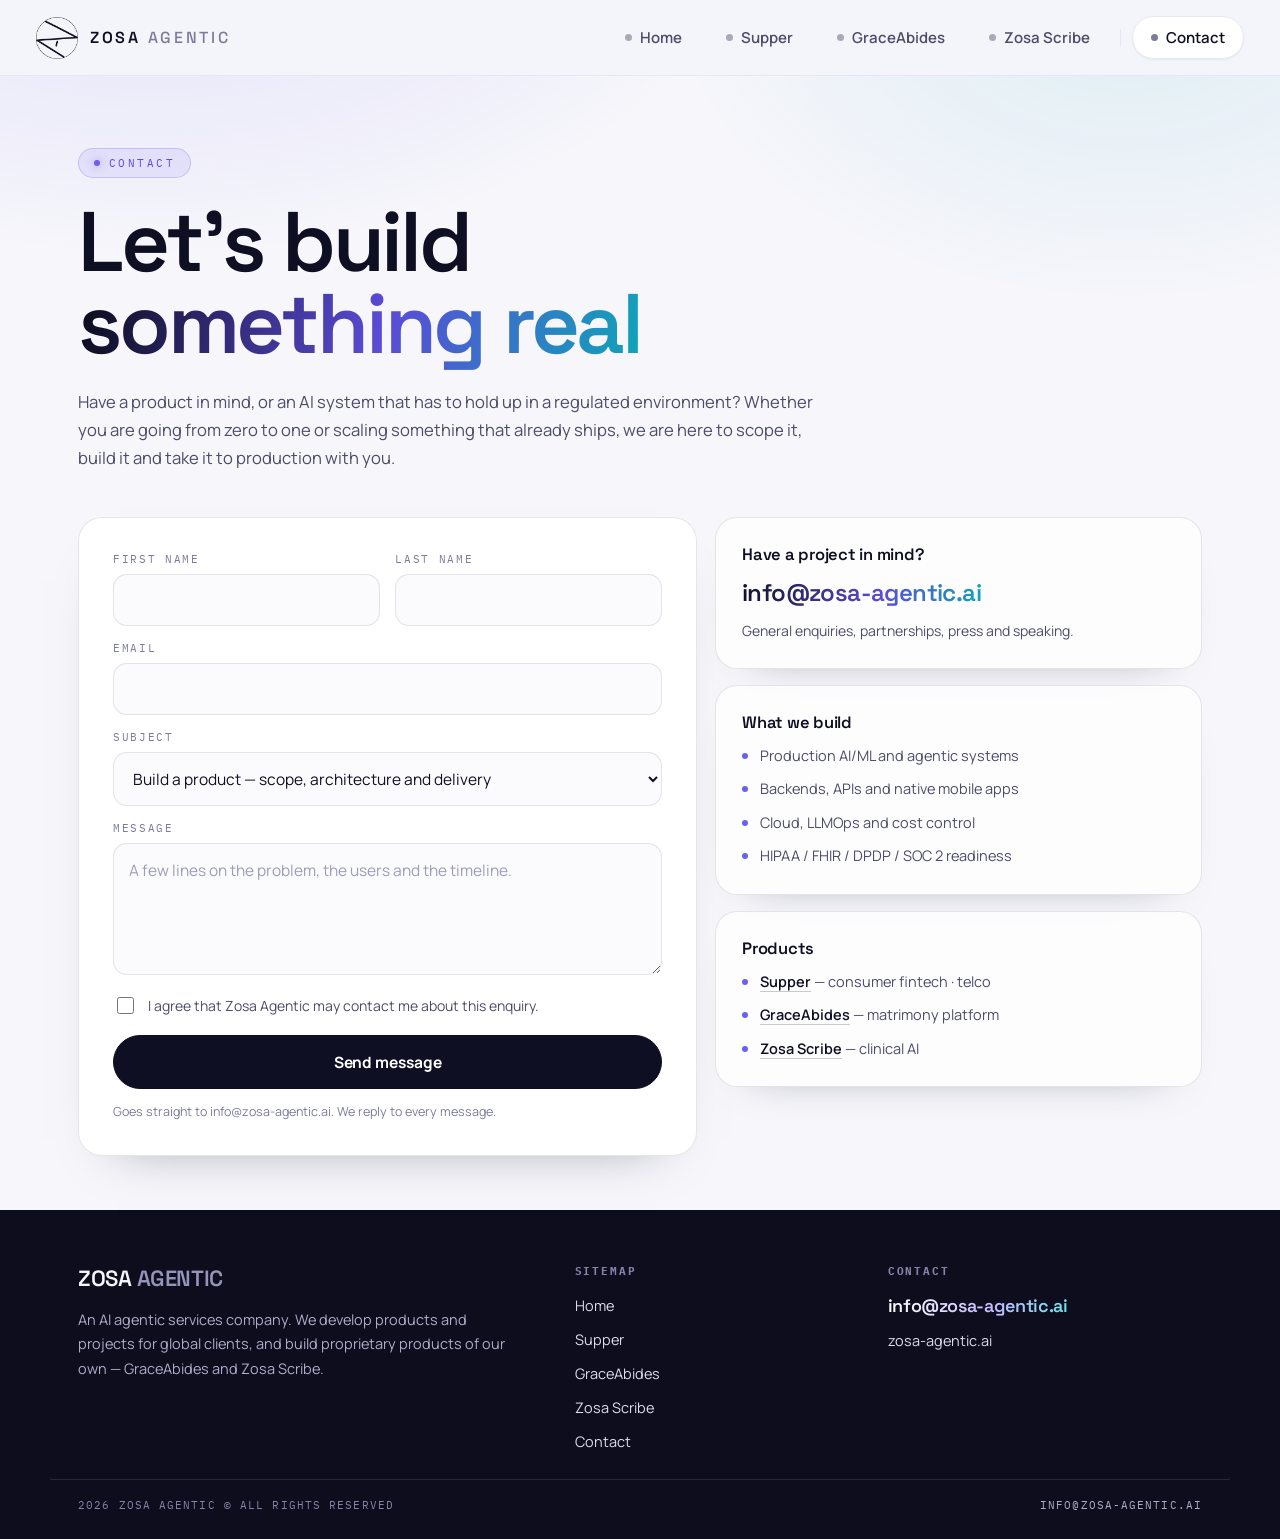
==== contact/index.html @ c3ecfb23 "Restructure to real URLs, add the intro curtain, reposition the copy Split the single-page site into" ====
<!DOCTYPE html>
<html lang="en">
<head>
<meta charset="utf-8" />
<meta name="viewport" content="width=device-width, initial-scale=1" />
<title>Contact | Zosa Agentic</title>
<meta name="description" content="Talk to Zosa Agentic about building AI agentic products and projects for clients worldwide. Email info@zosa-agentic.ai." />
<link rel="canonical" href="https://zosa-agentic.ai/contact/" />
<meta name="theme-color" content="#f6f6fb" />

<link rel="icon" href="../favicon.ico" sizes="any" />
<link rel="icon" type="image/png" sizes="32x32" href="../favicon-32.png" />
<link rel="icon" type="image/png" sizes="16x16" href="../favicon-16.png" />
<link rel="apple-touch-icon" sizes="180x180" href="../apple-touch-icon.png" />
<link rel="manifest" href="../site.webmanifest" />

<meta property="og:type" content="website" />
<meta property="og:site_name" content="Zosa Agentic" />
<meta property="og:url" content="https://zosa-agentic.ai/contact/" />
<meta property="og:title" content="Contact | Zosa Agentic" />
<meta property="og:description" content="Talk to Zosa Agentic about building AI agentic products and projects for clients worldwide. Email info@zosa-agentic.ai." />
<meta property="og:image" content="https://zosa-agentic.ai/og-image.png" />
<meta property="og:image:width" content="1200" />
<meta property="og:image:height" content="630" />
<meta property="og:image:alt" content="Zosa Agentic — AI agentic services for global clients" />
<meta property="og:locale" content="en_US" />
<meta name="twitter:card" content="summary_large_image" />
<meta name="twitter:title" content="Contact | Zosa Agentic" />
<meta name="twitter:description" content="Talk to Zosa Agentic about building AI agentic products and projects for clients worldwide. Email info@zosa-agentic.ai." />
<meta name="twitter:image" content="https://zosa-agentic.ai/og-image.png" />

<script type="application/ld+json">
{
  "@context": "https://schema.org",
  "@graph": [
    {
      "@type": "Organization",
      "@id": "https://zosa-agentic.ai/#organization",
      "name": "Zosa Agentic",
      "url": "https://zosa-agentic.ai/",
      "logo": {"@type": "ImageObject", "url": "https://zosa-agentic.ai/favicon-512.png", "width": 512, "height": 512},
      "image": "https://zosa-agentic.ai/og-image.png",
      "email": "info@zosa-agentic.ai",
      "description": "An AI agentic services company. We develop products and projects for global clients, and build proprietary products of our own.",
      "contactPoint": {"@type": "ContactPoint", "contactType": "sales", "email": "info@zosa-agentic.ai", "availableLanguage": ["English"]}
    },
    {
      "@type": "ContactPage",
      "url": "https://zosa-agentic.ai/contact/",
      "name": "Contact Zosa Agentic",
      "about": {"@id": "https://zosa-agentic.ai/#organization"}
    }
  ]
}
</script>

<link rel="preconnect" href="https://fonts.googleapis.com">
<link rel="preconnect" href="https://fonts.gstatic.com" crossorigin>
<link href="https://fonts.googleapis.com/css2?family=Space+Grotesk:wght@400;500;600;700&family=Manrope:wght@400;500;600;700;800&family=IBM+Plex+Mono:wght@400;500&display=swap" rel="stylesheet">
<link rel="stylesheet" href="../styles.css?v=20260916p">
</head>
<body class="doc">

<div class="scroll-progress" aria-hidden="true"></div>

<!-- =================== TOP BAR =================== -->
<header class="topbar">
  <a class="brand" href="/">
    <span class="mark">
      <img src="../Zosa-Agentic-Logo-transparent.png" alt="Zosa Agentic logo">
    </span>
    <span class="wm">ZOSA <span>AGENTIC</span></span>
  </a>

  <button class="navtoggle" id="navToggle" type="button"
          aria-label="Open menu" aria-expanded="false" aria-controls="menu">
    <span class="bars" aria-hidden="true"><i></i><i></i><i></i></span>
  </button>

  <nav class="menu" id="menu" aria-label="Main">
    <a href="/" data-nav="home" style="--pill:#7b7b9c"><span class="dot"></span>Home</a>
    <a href="/supper/" data-nav="supper" style="--pill:#d97a12"><span class="dot"></span>Supper</a>
    <a href="/graceabides/" data-nav="graceabides" style="--pill:#6d5ef0"><span class="dot"></span>GraceAbides</a>
    <a href="/scribe/" data-nav="scribe" style="--pill:#0d9488"><span class="dot"></span>Zosa Scribe</a>
    <span class="sep" aria-hidden="true"></span>
    <a href="/contact/" data-nav="contact" style="--pill:#7b7b9c" aria-current="page"><span class="dot"></span>Contact</a>
  </nav>
</header>

<main>

<section class="page doc" id="page-contact">

  <div class="doc-inner">
    <div class="d-hero">
      <p class="d-eyebrow reveal">Contact</p>
      <h1 class="d-h1 reveal rv-blur" style="--rd:60ms">
        Let&rsquo;s build<br><span class="grad">something real</span>
      </h1>
      <p class="d-lead reveal" style="--rd:140ms">
        Have a product in mind, or an AI system that has to hold up in a regulated
        environment? Whether you are going from zero to one or scaling something that
        already ships, we are here to scope it, build it and take it to production
        with you.
      </p>
    </div>

    <div class="d-two">
      <!-- ==========================================================
           Submits through FormSubmit.co, the same relay the Amplera site
           uses: no account, no API key — the destination is just the address
           in CONTACT_EMAIL at the top of the script block below.
           ========================================================== -->
      <form class="d-form reveal rv-left" id="contactForm">
        <!-- honeypot: bots fill it, people never see it -->
        <input type="text" name="_honey" tabindex="-1" autocomplete="off"
               style="display:none" aria-hidden="true">

        <div class="pair">
          <label class="d-field"><span>First name</span>
            <input type="text" name="first" autocomplete="given-name" required>
          </label>
          <label class="d-field"><span>Last name</span>
            <input type="text" name="last" autocomplete="family-name" required>
          </label>
        </div>

        <label class="d-field"><span>Email</span>
          <input type="email" name="email" autocomplete="email" required>
        </label>

        <label class="d-field"><span>Subject</span>
          <select name="subject">
            <option>Build a product &mdash; scope, architecture and delivery</option>
            <option>Partner with us &mdash; healthcare and life-sciences AI</option>
            <option>Clinical AI &mdash; Zosa Scribe pilots and deployments</option>
            <option>Security &amp; compliance review</option>
            <option>Careers &mdash; join the engineering team</option>
            <option>Media &amp; speaking</option>
          </select>
        </label>

        <label class="d-field"><span>Message</span>
          <textarea name="message" placeholder="A few lines on the problem, the users and the timeline." required></textarea>
        </label>

        <label class="d-check">
          <input type="checkbox" name="terms" required>
          <span>I agree that Zosa Agentic may contact me about this enquiry.</span>
        </label>

        <button class="d-btn" type="submit" id="formSend">Send message</button>
        <p class="d-status" id="formStatus" role="status" aria-live="polite" hidden></p>
        <p class="d-note" id="formNote">
          Goes straight to info@zosa-agentic.ai. We reply to every message.
        </p>
      </form>

      <div class="d-side">
        <div class="d-panel reveal rv-right" style="--rd:80ms">
          <h2>Have a project in mind?</h2>
          <a class="d-mail" href="mailto:info@zosa-agentic.ai">info@zosa-agentic.ai</a>
          <p>General enquiries, partnerships, press and speaking.</p>
        </div>

        <div class="d-panel reveal rv-right" style="--rd:150ms">
          <h2>What we build</h2>
          <ul class="d-list">
            <li>Production AI/ML and agentic systems</li>
            <li>Backends, APIs and native mobile apps</li>
            <li>Cloud, LLMOps and cost control</li>
            <li>HIPAA / FHIR / DPDP / SOC 2 readiness</li>
          </ul>
        </div>

        <div class="d-panel reveal rv-right" style="--rd:220ms">
          <h2>Products</h2>
          <ul class="d-list">
            <li><a href="/supper/">Supper</a> &mdash; consumer fintech &middot; telco</li>
            <li><a href="/graceabides/">GraceAbides</a> &mdash; matrimony platform</li>
            <li><a href="/scribe/">Zosa Scribe</a> &mdash; clinical AI</li>
          </ul>
        </div>
      </div>
    </div>
  </div>

  <footer class="sitefoot">
    <div class="sitefoot-inner">
      <div>
        <div class="fbrand">ZOSA <span>AGENTIC</span></div>
        <p class="fabout">
          An AI agentic services company. We develop products and projects for
          global clients, and build proprietary products of our own &mdash;
          GraceAbides and Zosa Scribe.
        </p>
      </div>

      <div>
        <h3>Sitemap</h3>
        <ul>
          <li><a href="/">Home</a></li>
          <li><a href="/supper/">Supper</a></li>
          <li><a href="/graceabides/">GraceAbides</a></li>
          <li><a href="/scribe/">Zosa Scribe</a></li>
          <li><a href="/contact/">Contact</a></li>
        </ul>
      </div>

      <div>
        <h3>Contact</h3>
        <ul>
          <li><a class="fmail" href="mailto:info@zosa-agentic.ai">info@zosa-agentic.ai</a></li>
          <li><a href="https://zosa-agentic.ai">zosa-agentic.ai</a></li>
        </ul>
      </div>
    </div>

    <div class="sitefoot-bottom">
      <span>2026 Zosa Agentic &copy; All rights reserved</span>
      <a href="mailto:info@zosa-agentic.ai">info@zosa-agentic.ai</a>
    </div>
  </footer>
</section>

</main>

<script src="../app.js?v=20260916p"></script>
</body>
</html>
---- styles.css ----
/* ============================================================
   ZOSA AGENTIC — CIRCULAR PRODUCT TEMPLATE
   One file. No dependencies.
   To add a product: copy a <section class="page"> block,
   give it a new id, set --accent, and edit the 6 .node cards.
   ============================================================ */

:root{
  --ink:#0f0f24;
  --ink-2:#4c4c6b;
  --muted:#7b7b9c;
  --line:#e7e7f1;
  --bg:#f6f6fb;
  --card:#ffffff;
  --brand:#6d5ef0;
  --accent:#6d5ef0;              /* overridden per product */
  --accent-soft:rgba(109,94,240,.10);
  /* one type system across the whole site */
  --display:"Space Grotesk","Segoe UI",system-ui,sans-serif;
  --sans:"Manrope","Segoe UI",system-ui,-apple-system,"Helvetica Neue",Arial,sans-serif;
  --mono:"IBM Plex Mono",ui-monospace,SFMono-Regular,Menlo,Consolas,monospace;
  --radius:14px;
}

*{box-sizing:border-box}
html,body{margin:0;padding:0}
body{
  /* fit-to-screen: one viewport tall, no page scroll */
  height:100svh; overflow:hidden;
  display:flex; flex-direction:column;
  font-family:var(--sans);
  color:var(--ink);
  background:var(--bg);
  -webkit-font-smoothing:antialiased;
}
/* fallback layout: narrow or very short windows unroll and scroll */
body.flow{height:auto; min-height:100svh; overflow:auto; display:block}

/* ---------- top bar / product menu ---------- */
.topbar{
  position:sticky; top:0; z-index:50;
  flex:0 0 auto;
  display:flex; align-items:center; justify-content:space-between;
  gap:24px; padding:16px 36px;
  background:rgba(244,245,250,.86);
  backdrop-filter:blur(12px);
  border-bottom:1px solid var(--line);
}
.brand{display:flex; align-items:center; gap:12px; text-decoration:none; color:inherit}
.brand .mark{
  width:42px;height:42px;
  display:grid;place-items:center;color:var(--ink);
}
.brand .mark img{width:100%;height:100%;display:block;object-fit:contain}
/* the mark spins into place on load, then a hover spins it again */
@keyframes markSpinIn{
  0%  {transform:rotate(-330deg) scale(.3);  opacity:0}
  55% {opacity:1}
  100%{transform:rotate(0deg)    scale(1);   opacity:1}
}
@keyframes wordmarkIn{
  from{opacity:0; transform:translateX(-12px)}
  to  {opacity:1; transform:none}
}
.brand .mark img{animation:markSpinIn 1.25s cubic-bezier(.18,.78,.2,1) both}
.brand .mark img.spun{animation:none; transition:transform 1s cubic-bezier(.3,.72,.2,1)}
.brand:hover .mark img.spun{transform:rotate(360deg)}
.brand .wm{animation:wordmarkIn .75s .4s cubic-bezier(.2,.7,.2,1) both}
@media (prefers-reduced-motion:reduce){
  .brand .mark img, .brand .wm{animation:none !important}
}
.brand .wm{font-family:var(--display);font-weight:600;letter-spacing:.17em;font-size:16px}
.brand .wm span{color:var(--muted);font-weight:500}

.menu{display:flex; align-items:center; gap:6px; flex-wrap:wrap}
.menu a{
  text-decoration:none;
  font-family:var(--sans); font-size:15px; font-weight:600;
  color:var(--ink-2); background:transparent;
  border:1px solid transparent; border-radius:999px;
  padding:10px 18px; cursor:pointer; transition:.18s ease;
  display:inline-flex; align-items:center; gap:8px;
}
.menu a .dot{width:7px;height:7px;border-radius:50%;background:currentColor;opacity:.45}
.menu a:hover{background:#fff;border-color:var(--line);color:var(--ink)}
.menu a[aria-current="page"]{
  background:#fff; border-color:var(--line); color:var(--ink);
  box-shadow:0 1px 2px rgba(18,18,43,.06);
}
.menu a[aria-current="page"] .dot{opacity:1;background:var(--pill,#6d5ef0)}
/* divider between the product tabs and the About / Contact tabs */
.menu .sep{width:1px; height:18px; background:var(--line); margin:0 5px}

/* ---------- hamburger (phones and small tablets) ----------
   Five tabs will not sit on one line under ~940px, so below that the menu
   collapses into a panel under the bar and this button opens it. */
.navtoggle{display:none}
@media (max-width:940px){
  .topbar{padding:12px 16px; flex-wrap:nowrap; gap:12px}

  .navtoggle{
    display:inline-grid; place-items:center; flex:0 0 auto;
    width:46px; height:46px; padding:0; cursor:pointer;
    background:#fff; border:1px solid var(--line); border-radius:13px;
    transition:border-color .2s ease, background .2s ease;
  }
  .navtoggle:hover{border-color:var(--brand)}
  .navtoggle .bars{position:relative; display:block; width:20px; height:14px}
  .navtoggle i{
    position:absolute; left:0; right:0; height:2px; border-radius:2px;
    background:var(--ink);
    transition:transform .3s cubic-bezier(.2,.7,.2,1), opacity .2s ease;
  }
  .navtoggle i:nth-child(1){top:0}
  .navtoggle i:nth-child(2){top:6px}
  .navtoggle i:nth-child(3){top:12px}
  /* morph into a cross while open */
  .navtoggle[aria-expanded="true"] i:nth-child(1){transform:translateY(6px) rotate(45deg)}
  .navtoggle[aria-expanded="true"] i:nth-child(2){opacity:0; transform:scaleX(.3)}
  .navtoggle[aria-expanded="true"] i:nth-child(3){transform:translateY(-6px) rotate(-45deg)}

  /* the tab row becomes a drop panel hanging off the bar */
  .menu{
    position:absolute; top:100%; left:0; right:0; z-index:49;
    flex-direction:column; align-items:stretch; gap:4px; flex-wrap:nowrap;
    padding:10px 12px 14px;
    background:rgba(246,246,251,.97);
    backdrop-filter:blur(16px);
    border-bottom:1px solid var(--line);
    box-shadow:0 28px 46px -30px rgba(18,18,43,.45);
    opacity:0; visibility:hidden; transform:translateY(-12px);
    transition:opacity .26s ease,
               transform .3s cubic-bezier(.2,.7,.2,1),
               visibility .26s;
  }
  body.nav-open .menu{opacity:1; visibility:visible; transform:none}

  .menu a{
    width:100%; justify-content:flex-start;
    font-size:16px; padding:14px 16px; border-radius:12px;
  }
  .menu a[aria-current="page"]{background:#fff}
  .menu .sep{width:auto; height:1px; margin:6px 6px}
}
@media (prefers-reduced-motion:reduce){
  .navtoggle i, .menu{transition:none}
}

/* ---------- pages ---------- */
main{flex:1 1 auto; min-height:0; display:flex; position:relative}
/* header/footer breathe on tall screens, tighten on short ones so the circle keeps its room */
.page{padding:clamp(12px,2.4vh,26px) 24px clamp(8px,1.6vh,18px); flex:1 1 auto; min-height:0}
/* same glow language as About / Contact, with a wash of the product's own accent */
.page:not(.doc){
  background:
    radial-gradient(900px 560px at 12% -12%, rgba(109,94,240,.15), transparent 62%),
    radial-gradient(720px 500px at 88% -4%,  rgba(14,165,183,.11), transparent 60%),
    radial-gradient(820px 540px at 50% 116%, var(--accent-soft), transparent 66%),
    var(--bg);
}
.page{display:flex; flex-direction:column}
@keyframes fade{from{opacity:0;transform:translateY(10px)}to{opacity:1;transform:none}}

.pagehead{flex:0 0 auto; max-width:1180px; margin:0 auto; text-align:center; position:relative; z-index:6}
.eyebrow{
  font-family:var(--mono); font-size:11px; letter-spacing:.18em;
  text-transform:uppercase; color:var(--accent); margin:0 0 clamp(4px,.8vh,8px);
}
.pagehead h2{margin:0; font-family:var(--display); font-weight:600; font-size:clamp(28px,5vh,54px); letter-spacing:-.032em; line-height:1.04}
.pagehead .domain{font-family:var(--mono);font-size:12.5px;color:var(--muted);margin-top:clamp(4px,.8vh,8px)}

/* ---------- circular stage ---------- */
/* --stage is measured by JS from the free space; the calc() is the no-JS fallback.
   --u is "one design pixel" — every size inside the circle is a multiple of it,
   so the whole diagram scales as one piece. */
.stage-wrap{flex:1 1 auto; min-height:0; display:flex; align-items:center; justify-content:center}
/* .orbit is the circle's own box; the six cards hang in the air around it,
   each one absolutely placed by its own --x / --y offset from the centre.
   Because every card's home is expressed as a translation away from that
   centre, the churn animation only has to drive it back to translate(0,0)
   for the card to be swallowed by the circle. */
.orbit{
  position:relative; flex:0 0 auto;
  width:var(--stage, 700px); height:var(--stage, 700px);
}
.stage{
  position:relative; flex:0 0 auto;
  width:var(--stage, min(1400px, 100%, calc(100svh - 210px)));
  height:var(--stage, min(1400px, 100%, calc(100svh - 210px)));
  container-type:size;
  /* smaller divisor = everything inside is larger; the px floor keeps
     text readable when a short window squeezes the circle down */
  --u:max(calc(1cqmin / 8.1), 0.78px);
}

/* the light watermark circle */
.ring{
  position:absolute; inset:0; border-radius:50%;
  background:
    radial-gradient(circle at 50% 42%, #fff 0%, rgba(255,255,255,.35) 42%, transparent 68%),
    radial-gradient(circle at 50% 50%, var(--accent-soft) 0%, var(--accent-soft) 58%, rgba(255,255,255,0) 74%);
  border:1px solid rgba(18,18,43,.06);
  box-shadow:inset 0 0 90px rgba(255,255,255,.9);
}
.ring::after{
  content:""; position:absolute; inset:9%; border-radius:50%;
  border:1px dashed rgba(18,18,43,.10);
}
.watermark{
  position:absolute; inset:0; display:grid; place-items:center;
  font-family:var(--display); font-weight:700; letter-spacing:.16em;
  font-size:calc(74 * var(--u)); color:var(--accent); opacity:.07;
  pointer-events:none; user-select:none; text-transform:uppercase;
  clip-path:circle(50% at 50% 50%);       /* keeps the wordmark inside the circle */
  overflow:hidden; white-space:nowrap;
}
.spokes{position:absolute; inset:0; pointer-events:none}

/* centre product visual */
.hub{
  position:absolute; top:50%; left:50%; transform:translate(-50%,-50%);
  width:calc(470 * var(--u)); height:calc(470 * var(--u));
  display:grid; place-items:center; z-index:3;
}
.hub-plate{
  width:100%; height:100%; border-radius:50%;
  background:#fff; border:1px solid var(--line);
  box-shadow:0 26px 60px -28px rgba(18,18,43,.30), 0 2px 0 rgba(255,255,255,.8) inset;
  display:grid; place-items:center; padding:calc(11 * var(--u));
}
.hub-plate svg{width:100%;height:100%;display:block}

/* the six cards, hanging in the air around the circle.
   JS measures the free space and publishes --cardw plus each card's polar
   --rad / --ang, so the six sit square to the page on an arc around the circle.
   Its home is a point on that arc; the churn decays the orbit to zero. */
.node{
  position:absolute; left:50%; top:50%; z-index:4;
  width:var(--cardw, 300px);
  /* Everything inside the card is sized in em off this one font-size, and JS
     sets --fs so three cards always sit clear of each other on a short
     screen instead of crowding or overlapping. */
  font-size:calc(clamp(12.4px,1.72vh,16.2px) * var(--fs,1));
  /* Polar placement: swing out to --ang, ride out to --rad, then unwind the
     same angle so the card sits square to the page. Written this way the
     warp only has to sweep --ang and shrink --rad for the card to be drawn
     into the middle of the circle. */
  transform:translate(-50%,-50%)
            rotate(var(--ang,0deg)) translateX(var(--rad,0px))
            rotate(calc(var(--ang,0deg) * -1));
  background:rgba(255,255,255,.9);
  border:1px solid var(--line); border-radius:1.2em;
  padding:1.05em 1.15em 1.1em;
  box-shadow:0 22px 46px -30px rgba(18,18,43,.5);
  backdrop-filter:blur(7px);
  transition:box-shadow .3s ease, border-color .3s ease, background .3s ease;
}
.node:hover{
  background:#fff; border-color:var(--accent);
  box-shadow:0 32px 60px -28px rgba(18,18,43,.45);
  z-index:5;
}
.node .num{
  font-family:var(--mono); font-size:.72em; letter-spacing:.14em;
  color:var(--accent); display:block; margin-bottom:.45em;
}
.node h2{
  margin:0 0 .46em; font-family:var(--display); font-weight:600;
  font-size:1.3em; letter-spacing:-.024em; line-height:1.2;
}
.node p{margin:0; font-size:1em; line-height:1.5; color:var(--ink-2)}
.node ul{margin:0; padding-left:1.05em}
.node li{font-size:1em; line-height:1.5; color:var(--ink-2); margin-bottom:.2em}
.node li::marker{color:var(--accent)}
.node .chips{display:flex; flex-wrap:wrap; gap:.42em; margin-top:.45em}
.chip{
  font-family:var(--mono); font-size:.68em; letter-spacing:.06em;
  background:var(--accent-soft); color:var(--accent);
  border-radius:999px; padding:.34em .66em; white-space:nowrap;
}
.node .stat{
  font-family:var(--display); font-size:2.05em; font-weight:600;
  letter-spacing:-.03em; line-height:1.12;
}

/* ============================================================
   ABOUT / CONTACT  —  "doc" pages
   Light editorial layout on the shared type system, with its own
   palette variables so the product circles stay independent.
   JS puts .doc on <body> while one of these is active, which releases
   the fit-to-screen frame so the page scrolls and the footer is reachable.
   ============================================================ */
body.doc{height:auto; min-height:100svh; overflow:auto; display:block; background:var(--bg)}
body.doc main{display:block}
body.doc .page{padding:0; min-height:0}
body.doc .page{display:block}
body.doc.flow .page{padding:0}

.page.doc{
  --dsp:var(--display);
  --dsans:var(--sans);
  --dmono:var(--mono);
  --d-ink:#0f0f24;
  --d-ink-2:#4c4c6b;
  --d-ink-3:#7b7b9c;
  --d-line:rgba(18,18,43,.10);
  --d-glass:rgba(255,255,255,.74);
  --d-violet:#6d5ef0;
  --d-cyan:#0ea5b7;

  font-family:var(--dsans); color:var(--d-ink);
  background:
    radial-gradient(1000px 620px at 12% -14%, rgba(109,94,240,.16), transparent 62%),
    radial-gradient(760px 520px at 88% -6%,  rgba(14,165,183,.11), transparent 60%),
    var(--bg);
}

/* ---------- shell ---------- */
.doc-inner{max-width:1180px; margin:0 auto; padding:clamp(44px,8vh,104px) 28px clamp(36px,6vh,76px)}
.d-hero{max-width:960px}
.d-eyebrow{
  display:inline-flex; align-items:center; gap:9px; margin:0;
  font-family:var(--dmono); font-size:11px; letter-spacing:.22em; text-transform:uppercase;
  color:#5b4bd6; background:rgba(109,94,240,.10);
  border:1px solid rgba(109,94,240,.26); border-radius:999px; padding:7px 15px;
}
.d-eyebrow::before{content:""; width:6px; height:6px; border-radius:50%; background:var(--d-violet); box-shadow:0 0 10px rgba(109,94,240,.7)}
.d-h1{
  font-family:var(--dsp); font-weight:600; margin:24px 0 0;
  font-size:clamp(40px,6.6vw,88px); line-height:.97; letter-spacing:-.038em;
}
.d-h1 .grad{
  background:linear-gradient(102deg,#0f0f24 4%,#5b4bd6 54%,#0ea5b7 100%);
  -webkit-background-clip:text; background-clip:text; color:transparent;
}
.d-sub{
  font-family:var(--dsp); font-weight:500; margin:20px 0 0;
  font-size:clamp(17px,2vw,27px); letter-spacing:-.015em; color:var(--d-ink-2);
}
.d-lead{margin:22px 0 0; max-width:740px; font-size:clamp(15px,1.3vw,18.5px); line-height:1.68; color:var(--d-ink-2)}
.d-lead strong{color:var(--d-ink); font-weight:700}

/* ---------- stat tiles ---------- */
.d-stats{display:grid; gap:14px; grid-template-columns:repeat(auto-fit,minmax(196px,1fr)); margin-top:clamp(34px,5vh,58px)}
.d-stat{
  background:#fff; border:1px solid var(--d-line); border-radius:20px; padding:22px 22px 20px;
  box-shadow:0 18px 40px -34px rgba(18,18,43,.45);
}
.d-stat b{display:block; font-family:var(--dsp); font-weight:600; font-size:clamp(21px,2.4vw,30px); letter-spacing:-.025em}
.d-stat span{display:block; margin-top:9px; font-family:var(--dmono); font-size:10.5px; letter-spacing:.14em; text-transform:uppercase; color:var(--d-ink-3)}

/* ---------- section heads ---------- */
.d-sec{display:flex; align-items:baseline; gap:16px; margin:clamp(46px,8vh,92px) 0 clamp(20px,3vh,32px)}
.d-sec h2{font-family:var(--dsp); font-weight:600; margin:0; font-size:clamp(25px,3.3vw,42px); letter-spacing:-.032em}

/* ---------- capability cards ---------- */
.d-grid{display:grid; gap:16px; grid-template-columns:repeat(auto-fit,minmax(330px,1fr))}
.d-card{
  position:relative; overflow:hidden; isolation:isolate;
  background:var(--d-glass); border:1px solid var(--d-line); border-radius:22px;
  padding:26px 26px 28px; backdrop-filter:blur(6px);
  box-shadow:0 20px 44px -36px rgba(18,18,43,.5);
  transition:transform .4s cubic-bezier(.2,.7,.2,1), border-color .4s ease,
             background .4s ease, box-shadow .4s ease;
}
.d-card::before{
  content:""; position:absolute; z-index:-1; width:230px; height:230px; top:-100px; left:-76px;
  border-radius:50%; background:var(--c,#6d5ef0); opacity:.16; filter:blur(44px);
  transition:opacity .4s ease;
}
.d-card:hover{
  transform:translateY(-6px); background:#fff;
  border-color:rgba(109,94,240,.32);
  box-shadow:0 30px 60px -34px rgba(18,18,43,.42);
}
.d-card:hover::before{opacity:.3}
.d-card .n{font-family:var(--dmono); font-size:10.5px; letter-spacing:.18em; color:var(--d-ink-3)}
.d-card h3{font-family:var(--dsp); font-weight:600; margin:13px 0 11px; font-size:clamp(18px,1.7vw,22px); letter-spacing:-.022em; color:var(--c,var(--d-ink))}
.d-card p{margin:0; font-size:15px; line-height:1.63; color:var(--d-ink-2)}
.d-card p strong{color:var(--d-ink); font-weight:700}

/* ---------- three-up strip ---------- */
.d-row{display:grid; gap:14px; grid-template-columns:repeat(auto-fit,minmax(250px,1fr)); margin-top:16px}
.d-mini{display:flex; gap:14px; background:#fff; border:1px solid var(--d-line); border-radius:18px; padding:20px 22px}
.d-mini .bead{flex:0 0 auto; width:9px; height:9px; border-radius:50%; margin-top:7px; background:var(--c,#6d5ef0); box-shadow:0 0 0 4px rgba(109,94,240,.12)}
.d-mini h3{font-family:var(--dsp); font-weight:600; margin:0 0 6px; font-size:16px; letter-spacing:-.015em}
.d-mini p{margin:0; font-size:14px; line-height:1.55; color:var(--d-ink-3)}

/* ---------- closing call to action ---------- */
.d-cta{
  margin-top:clamp(46px,8vh,92px);
  display:flex; align-items:center; justify-content:space-between; gap:26px; flex-wrap:wrap;
  border:1px solid rgba(109,94,240,.22); border-radius:26px;
  padding:clamp(26px,4vw,46px);
  background:linear-gradient(118deg, rgba(109,94,240,.14), rgba(14,165,183,.08) 68%, #fff);
}
.d-cta h3{font-family:var(--dsp); font-weight:600; margin:0; font-size:clamp(22px,2.9vw,36px); letter-spacing:-.032em}
.d-cta p{margin:11px 0 0; font-size:15px; color:var(--d-ink-2)}
.d-btn{
  display:inline-flex; align-items:center; gap:10px; cursor:pointer;
  font-family:var(--dsans); font-weight:700; font-size:15.5px; letter-spacing:-.005em;
  color:#fff; background:var(--d-ink); border:1px solid var(--d-ink); border-radius:999px;
  padding:15px 26px; text-decoration:none;
  transition:transform .3s cubic-bezier(.2,.7,.2,1), box-shadow .3s ease, background .3s ease;
}
.d-btn:hover{transform:translateY(-2px); box-shadow:0 20px 40px -20px rgba(18,18,43,.55)}
.d-btn.ghost{background:transparent; color:var(--d-ink); border-color:rgba(18,18,43,.2)}
.d-btn.ghost:hover{background:#fff; box-shadow:0 16px 34px -24px rgba(18,18,43,.4)}

/* ---------- contact ---------- */
.d-two{display:grid; gap:18px; grid-template-columns:1.12fr .88fr; align-items:start; margin-top:clamp(30px,5vh,52px)}
@media (max-width:900px){ .d-two{grid-template-columns:1fr} }

.d-form{
  background:#fff; border:1px solid var(--d-line); border-radius:24px;
  padding:clamp(22px,3vw,34px); box-shadow:0 24px 50px -40px rgba(18,18,43,.5);
}
.d-form .pair{display:grid; gap:15px; grid-template-columns:1fr 1fr}
@media (max-width:560px){ .d-form .pair{grid-template-columns:1fr} }
.d-field{display:block; margin-bottom:15px}
.d-field > span{
  display:block; margin-bottom:8px;
  font-family:var(--dmono); font-size:10.5px; letter-spacing:.16em; text-transform:uppercase; color:var(--d-ink-3);
}
.d-field input, .d-field select, .d-field textarea{
  width:100%; font-family:var(--dsans); font-size:15.5px; color:var(--d-ink);
  background:#fbfbfe; border:1px solid var(--d-line); border-radius:14px;
  padding:14px 15px; transition:.22s ease;
}
.d-field textarea{min-height:132px; resize:vertical; line-height:1.55}
.d-field input::placeholder, .d-field textarea::placeholder{color:#9c9cba}
.d-field input:focus, .d-field select:focus, .d-field textarea:focus{
  outline:none; border-color:var(--d-violet); background:#fff;
  box-shadow:0 0 0 3px rgba(109,94,240,.18);
}
.d-check{display:flex; align-items:flex-start; gap:11px; font-size:14px; line-height:1.55; color:var(--d-ink-2)}
.d-check input{width:17px; height:17px; margin-top:2px; accent-color:var(--d-violet)}
.d-form .d-btn{width:100%; justify-content:center; margin-top:18px}
.d-note{margin:13px 0 0; font-size:12.5px; line-height:1.55; color:var(--d-ink-3)}
.d-status{
  margin:14px 0 0; padding:12px 14px; border-radius:12px;
  font-size:14px; line-height:1.5; border:1px solid transparent;
}
.d-status.ok{background:rgba(13,148,136,.09); border-color:rgba(13,148,136,.3); color:#0b6f66}
.d-status.bad{background:rgba(224,92,92,.09); border-color:rgba(224,92,92,.32); color:#a5342f}
.d-btn[disabled]{opacity:.6; cursor:progress; transform:none !important; box-shadow:none !important}

.d-side{display:grid; gap:16px}
.d-panel{
  background:var(--d-glass); border:1px solid var(--d-line); border-radius:22px;
  padding:clamp(20px,2.4vw,26px); backdrop-filter:blur(6px);
  box-shadow:0 20px 44px -38px rgba(18,18,43,.5);
}
.d-panel h2{font-family:var(--dsp); font-weight:600; margin:0 0 12px; font-size:16.5px; letter-spacing:-.015em}
.d-mail{
  display:inline-block; font-family:var(--dsp); font-weight:600;
  font-size:clamp(18px,1.9vw,24px); letter-spacing:-.025em; text-decoration:none;
  background:linear-gradient(100deg,#0f0f24,#5b4bd6 58%,#0ea5b7);
  -webkit-background-clip:text; background-clip:text; color:transparent;
}
.d-panel p{margin:12px 0 0; font-size:14px; line-height:1.6; color:var(--d-ink-2)}
.d-list{margin:0; padding:0; list-style:none; display:grid; gap:11px}
.d-list li{position:relative; padding-left:18px; font-size:14.5px; line-height:1.55; color:var(--d-ink-2)}
.d-list li::before{content:""; position:absolute; left:0; top:8px; width:6px; height:6px; border-radius:50%; background:var(--d-violet)}
.d-list a{color:var(--d-ink); font-weight:600; text-decoration:none; border-bottom:1px solid rgba(18,18,43,.22)}
.d-list a:hover{border-bottom-color:var(--d-violet); color:#5b4bd6}

/* ---------- scroll reveal ----------
   Everything marked .reveal animates the first time it enters the viewport
   and re-arms when you switch back to the page. Modifier classes pick the
   direction: rv-scale, rv-blur, rv-left, rv-right. */
@media (prefers-reduced-motion:no-preference){
  .reveal{
    opacity:0; transform:translateY(24px);
    transition:opacity .85s cubic-bezier(.2,.7,.2,1),
               transform .85s cubic-bezier(.2,.7,.2,1),
               filter .85s ease;
    transition-delay:var(--rd,0ms);
    will-change:opacity, transform;
  }
  .reveal.rv-scale{transform:scale(.93)}
  .reveal.rv-blur {transform:translateY(16px); filter:blur(12px)}
  .reveal.rv-left {transform:translateX(-34px)}
  .reveal.rv-right{transform:translateX(34px)}
  .reveal.in{opacity:1; transform:none; filter:none}
}
/* the accent rule under a section title draws itself in */
.d-sec h2{position:relative; padding-bottom:14px}
.d-sec h2::after{
  content:""; position:absolute; left:0; bottom:0; height:3px; width:0; border-radius:2px;
  background:linear-gradient(90deg,var(--d-violet),var(--d-cyan));
  transition:width 1s cubic-bezier(.2,.7,.2,1) .18s;
}
.d-sec.in h2::after{width:78px}

/* scroll progress — only while a doc page is open */
.scroll-progress{
  position:fixed; top:0; left:0; z-index:60;
  height:3px; width:100%; transform:scaleX(0); transform-origin:0 50%;
  background:linear-gradient(90deg,#6d5ef0,#0ea5b7);
  opacity:0; transition:opacity .35s ease; pointer-events:none;
}
body.doc .scroll-progress{opacity:1}

/* ============================================================
   SITE FOOTER — only the About and Contact pages carry one.
   Deliberately dark: it closes the light page the way thinkhat.ai does.
   ============================================================ */
.sitefoot{background:#0d0d1e; color:#f5f5fc}
.sitefoot-inner{
  max-width:1180px; margin:0 auto;
  padding:clamp(40px,6vh,72px) 28px clamp(24px,3vh,32px);
  display:grid; gap:clamp(26px,4vw,54px);
  grid-template-columns:1.7fr 1fr 1.2fr;
}
@media (max-width:860px){ .sitefoot-inner{grid-template-columns:1fr; gap:30px} }
.sitefoot .fbrand{font-family:var(--display); font-weight:600; font-size:22px; letter-spacing:-.02em}
.sitefoot .fbrand span{color:#9494b8}
.sitefoot .fabout{margin:16px 0 0; max-width:430px; font-family:var(--sans); font-size:14.5px; line-height:1.68; color:#adadc9}
.sitefoot h3{
  margin:0 0 16px; font-family:var(--mono);
  font-size:10.5px; letter-spacing:.18em; text-transform:uppercase; color:#8383a8;
}
.sitefoot ul{margin:0; padding:0; list-style:none; display:grid; gap:12px}
.sitefoot a{font-family:var(--sans); font-size:14.5px; color:#dcdcee; text-decoration:none; transition:.2s ease}
.sitefoot a:hover{color:#fff}
.sitefoot .fmail{
  font-family:var(--display); font-weight:600; font-size:18px; letter-spacing:-.02em;
  background:linear-gradient(100deg,#fff,#c3baff 58%,#6fe3ea);
  -webkit-background-clip:text; background-clip:text; color:transparent;
}
.sitefoot-bottom{
  border-top:1px solid rgba(255,255,255,.10);
  max-width:1180px; margin:0 auto;
  padding:18px 28px clamp(24px,3vh,34px);
  display:flex; justify-content:space-between; gap:14px; flex-wrap:wrap;
  font-family:var(--mono);
  font-size:11px; letter-spacing:.1em; text-transform:uppercase; color:#8383a8;
}
.sitefoot-bottom a{font-family:inherit; font-size:11px; letter-spacing:.1em; color:#adadc9}

/* ---------- unrolled fallback (narrow or very short windows) ----------
   JS adds .flow to <body> when the circle would be too small to read. */
body.flow main{display:block}
body.flow .page{padding:22px 18px 40px}
body.flow .page{display:block}
body.flow .stage-wrap{display:block}
body.flow .stage{
  container-type:normal; --u:1px;
  width:100%; height:auto;
  display:flex; flex-direction:column; align-items:center; gap:16px; padding:26px 0 10px;
}
body.flow .orbit{position:static; display:flex; flex-direction:column; gap:16px;
  width:100%; height:auto}
body.flow .stage{order:-1}
body.flow .ring{position:absolute; top:0; left:50%; transform:translateX(-50%);
  width:min(620px,108vw); height:min(620px,108vw); inset:auto; opacity:.8;
  animation:ringSpin 16s linear infinite}
@keyframes ringSpin{
  from{transform:translateX(-50%) rotate(0deg)}
  to  {transform:translateX(-50%) rotate(360deg)}
}
body.flow .spokes, body.flow .watermark{display:none}
body.flow .hub{position:static; transform:none;
  width:min(300px,72vw); height:min(300px,72vw); order:-1}
body.flow .node{position:static; transform:none; animation:none; width:min(460px,92vw) !important; margin:0 auto}
/* short windows (laptops): shrink the chrome so the circle gets the height */
@media (max-height:820px) and (min-width:561px){
  .topbar{padding:11px 34px}
  .pagehead h2{font-size:clamp(22px,3.8vh,34px)}
  .pagehead .domain{display:none}
}

/* ---------- tab-switch transition: LIVING ORBIT + WARP ----------
   At rest the six cards drift slowly around the circle, each on its own
   phase, and the ring turns behind them — the page is never quite still.
   On a tab change the whole orbit spins up: angular velocity ramps, motion
   blur builds, the cards fling outward and fade, and the next product's six
   decelerate back into their places.
   Every rotation is paired with an equal unwind, so a card stays square to
   the page however far round the orbit carries it.
   --dir is set by JS: +1 moving right through the menu, -1 moving left. */
.stage, .node{will-change:transform,filter,opacity}

/* ---- the idle: a slow drift around the orbit, desynced per card ---- */
@keyframes orbitDrift{
  from{
    transform:translate(-50%,-50%)
              rotate(calc(var(--ang,0deg) + var(--sway,1deg)))
              translateX(calc(var(--rad,0px) * 1.008))
              rotate(calc((var(--ang,0deg) + var(--sway,1deg)) * -1));
  }
  to{
    transform:translate(-50%,-50%)
              rotate(calc(var(--ang,0deg) - var(--sway,1deg)))
              translateX(calc(var(--rad,0px) * .992))
              rotate(calc((var(--ang,0deg) - var(--sway,1deg)) * -1));
  }
}
/* --sway is set per card by JS from the real gap to its neighbour, so the
   drift can never bring two cards close enough to overlap or to disturb
   reading. It is a slow float, not a movement you have to wait out. */
.node{
  animation:orbitDrift calc(13s + var(--i,0) * 1.6s) ease-in-out infinite alternate;
  animation-delay:calc(var(--i,0) * -3.1s);
}
@keyframes ringDrift{from{transform:rotate(0deg)} to{transform:rotate(360deg)}}
.ring{animation:ringDrift 120s linear infinite}

/* ---- the warp ---- */
.page.is-entering .stage{animation:warpRingIn .86s cubic-bezier(.14,.75,.2,1) both}
.page.is-leaving  .stage{animation:warpRingOut .82s cubic-bezier(.5,0,.9,.3) both}
.page.is-entering .node{animation:warpIn .8s cubic-bezier(.14,.75,.2,1) both;
  animation-delay:calc(var(--i,0) * 35ms + 60ms)}
.page.is-leaving  .node{animation:warpOut .72s cubic-bezier(.5,0,.9,.3) both;
  animation-delay:calc(var(--i,0) * 35ms)}
.page.is-entering .pagehead{animation:headIn .55s .2s ease both}
.page.is-leaving  .pagehead{animation:headOut .34s ease both}

/* cards: the orbit spins up, then the radius collapses and the card shrinks
   away into the middle of the circle */
@keyframes warpOut{
  0%{
    opacity:1; filter:blur(0);
    transform:translate(-50%,-50%)
              rotate(var(--ang,0deg)) translateX(var(--rad,0px))
              rotate(calc(var(--ang,0deg) * -1)) scale(1);
  }
  26%{
    opacity:1; filter:blur(1.5px);
    transform:translate(-50%,-50%)
              rotate(calc(var(--ang,0deg) + var(--dir,1) * 62deg))
              translateX(calc(var(--rad,0px) * 1.02))
              rotate(calc((var(--ang,0deg) + var(--dir,1) * 62deg) * -1)) scale(.95);
  }
  70%{
    opacity:.72; filter:blur(5px);
    transform:translate(-50%,-50%)
              rotate(calc(var(--ang,0deg) + var(--dir,1) * 300deg))
              translateX(calc(var(--rad,0px) * .42))
              rotate(calc((var(--ang,0deg) + var(--dir,1) * 300deg) * -1)) scale(.46);
  }
  100%{
    opacity:0; filter:blur(11px);
    transform:translate(-50%,-50%)
              rotate(calc(var(--ang,0deg) + var(--dir,1) * 640deg))
              translateX(0px)
              rotate(calc((var(--ang,0deg) + var(--dir,1) * 640deg) * -1)) scale(.1);
  }
}
/* and the next product's six are born out of the circle, growing back to size
   as the orbit carries them out to their places */
@keyframes warpIn{
  0%{
    opacity:0; filter:blur(11px);
    transform:translate(-50%,-50%)
              rotate(calc(var(--ang,0deg) - var(--dir,1) * 640deg))
              translateX(0px)
              rotate(calc((var(--ang,0deg) - var(--dir,1) * 640deg) * -1)) scale(.1);
  }
  45%{
    opacity:.85; filter:blur(4px);
    transform:translate(-50%,-50%)
              rotate(calc(var(--ang,0deg) - var(--dir,1) * 210deg))
              translateX(calc(var(--rad,0px) * .5))
              rotate(calc((var(--ang,0deg) - var(--dir,1) * 210deg) * -1)) scale(.52);
  }
  100%{
    opacity:1; filter:blur(0);
    transform:translate(-50%,-50%)
              rotate(var(--ang,0deg)) translateX(var(--rad,0px))
              rotate(calc(var(--ang,0deg) * -1)) scale(1);
  }
}
/* the circle spins up with them */
@keyframes warpRingOut{
  from{opacity:1; filter:blur(0);    transform:rotate(0deg) scale(1)}
  to  {opacity:0; filter:blur(12px); transform:rotate(calc(var(--dir,1) * 640deg)) scale(.8)}
}
@keyframes warpRingIn{
  from{opacity:0; filter:blur(12px); transform:rotate(calc(var(--dir,1) * -640deg)) scale(.82)}
  to  {opacity:1; filter:blur(0);    transform:rotate(0deg) scale(1)}
}

@keyframes headIn{
  from{opacity:0; filter:blur(8px); transform:translateY(10px)}
  to  {opacity:1; filter:blur(0);   transform:none}
}
@keyframes headOut{
  from{opacity:1; filter:blur(0)}
  to  {opacity:0; filter:blur(8px); transform:translateY(-8px)}
}

/* phone layout: the unrolled list just cross-fades — no orbit, no warp;
   only the ring keeps spinning (see body.flow .ring above) */
body.flow .page.is-entering .stage,
body.flow .page.is-leaving .stage,
body.flow .page.is-entering .node,
body.flow .page.is-leaving .node{animation:none}
body.flow .page.is-entering .orbit{animation:orbitFade .5s ease both}
body.flow .page.is-leaving .orbit{animation:orbitFadeOut .3s ease both}
@keyframes orbitFade{from{opacity:0; filter:blur(6px)} to{opacity:1; filter:blur(0)}}
@keyframes orbitFadeOut{from{opacity:1; filter:blur(0)} to{opacity:0; filter:blur(6px)}}

@media (prefers-reduced-motion:reduce){
  .stage, .node, .orbit, .pagehead, .ring{animation:none !important}
}


/* ---------- arriving on a page ----------
   A navigation replaces the old tab cross-fade, so the document itself
   fades up, and the circle + cards still warp in over the top of it. */
@keyframes docIn{from{opacity:0} to{opacity:1}}
body{animation:docIn .32s ease both}
body.is-leaving-page{opacity:0; transition:opacity .34s ease}
@media (prefers-reduced-motion:reduce){
  body{animation:none}
  body.is-leaving-page{transition:none}
}

/* ============================================================
   THE STEEL CURTAIN (home page only)

   One canvas, four acts, drawn live:

     0.0 - 0.9s   the steel hands over — every point of the mark becomes a
                  0 or a 1, half violet and half silver, exactly
     0.9 - 1.2s   it holds, complete and motionless
     1.2 - 2.1s   the digits scatter out into falling columns
     2.1 - 3.1s   rain, the full width of the screen
     3.1 - 4.1s   the rain gathers itself into concentric rings of binary
     4.1 - 4.4s   the rings turn, briefly
     4.4 - 6.1s   they drain inward, innermost first, and the screen empties
     6.3s         the page behind is live

   Everything is one system of digits carrying through all four states, so it
   fills any viewport and costs nothing to download.

   Shown only when the inline script in the head has put .intro-on on
   <html> — with JS off, on a repeat visit, or under reduced motion it never
   exists at all.
   ============================================================ */
.intro{display:none}
.intro-on .intro{
  display:block; position:fixed; inset:0; z-index:200;
  overflow:hidden; cursor:crosshair;
}
.intro-on body{overflow:hidden}

.intro-ground{
  position:absolute; inset:0; background:#fbfbfb;
  transition:opacity .6s cubic-bezier(.4,0,.5,1);
}

/* the canvas is the whole screen: the rain and the rings need the width */
.intro-art{
  position:absolute; inset:0;
  width:100%; height:100%;
  display:block;
}

.intro-hint{
  position:absolute; left:0; right:0; bottom:clamp(18px,4vh,44px);
  margin:0; text-align:center;
  font-family:var(--mono); font-size:11px; letter-spacing:.2em;
  text-transform:uppercase; color:#9a9ab4;
  animation:hintIn 1.4s 1.5s ease both;
}
@keyframes hintIn{from{opacity:0} to{opacity:.85}}

/* ---------- the dismissal ---------- */
.intro.is-out{cursor:default}
.intro.is-out .intro-hint{opacity:0; transition:opacity .35s ease}
.intro.is-out .intro-ground{opacity:0; transition-delay:6.05s}
.intro.is-gone{opacity:0; pointer-events:none; transition:opacity .3s ease}

.intro.is-rushed .intro-art{opacity:0; transition:opacity .35s ease}
.intro.is-rushed .intro-ground{opacity:0; transition-delay:.3s; transition-duration:.4s}
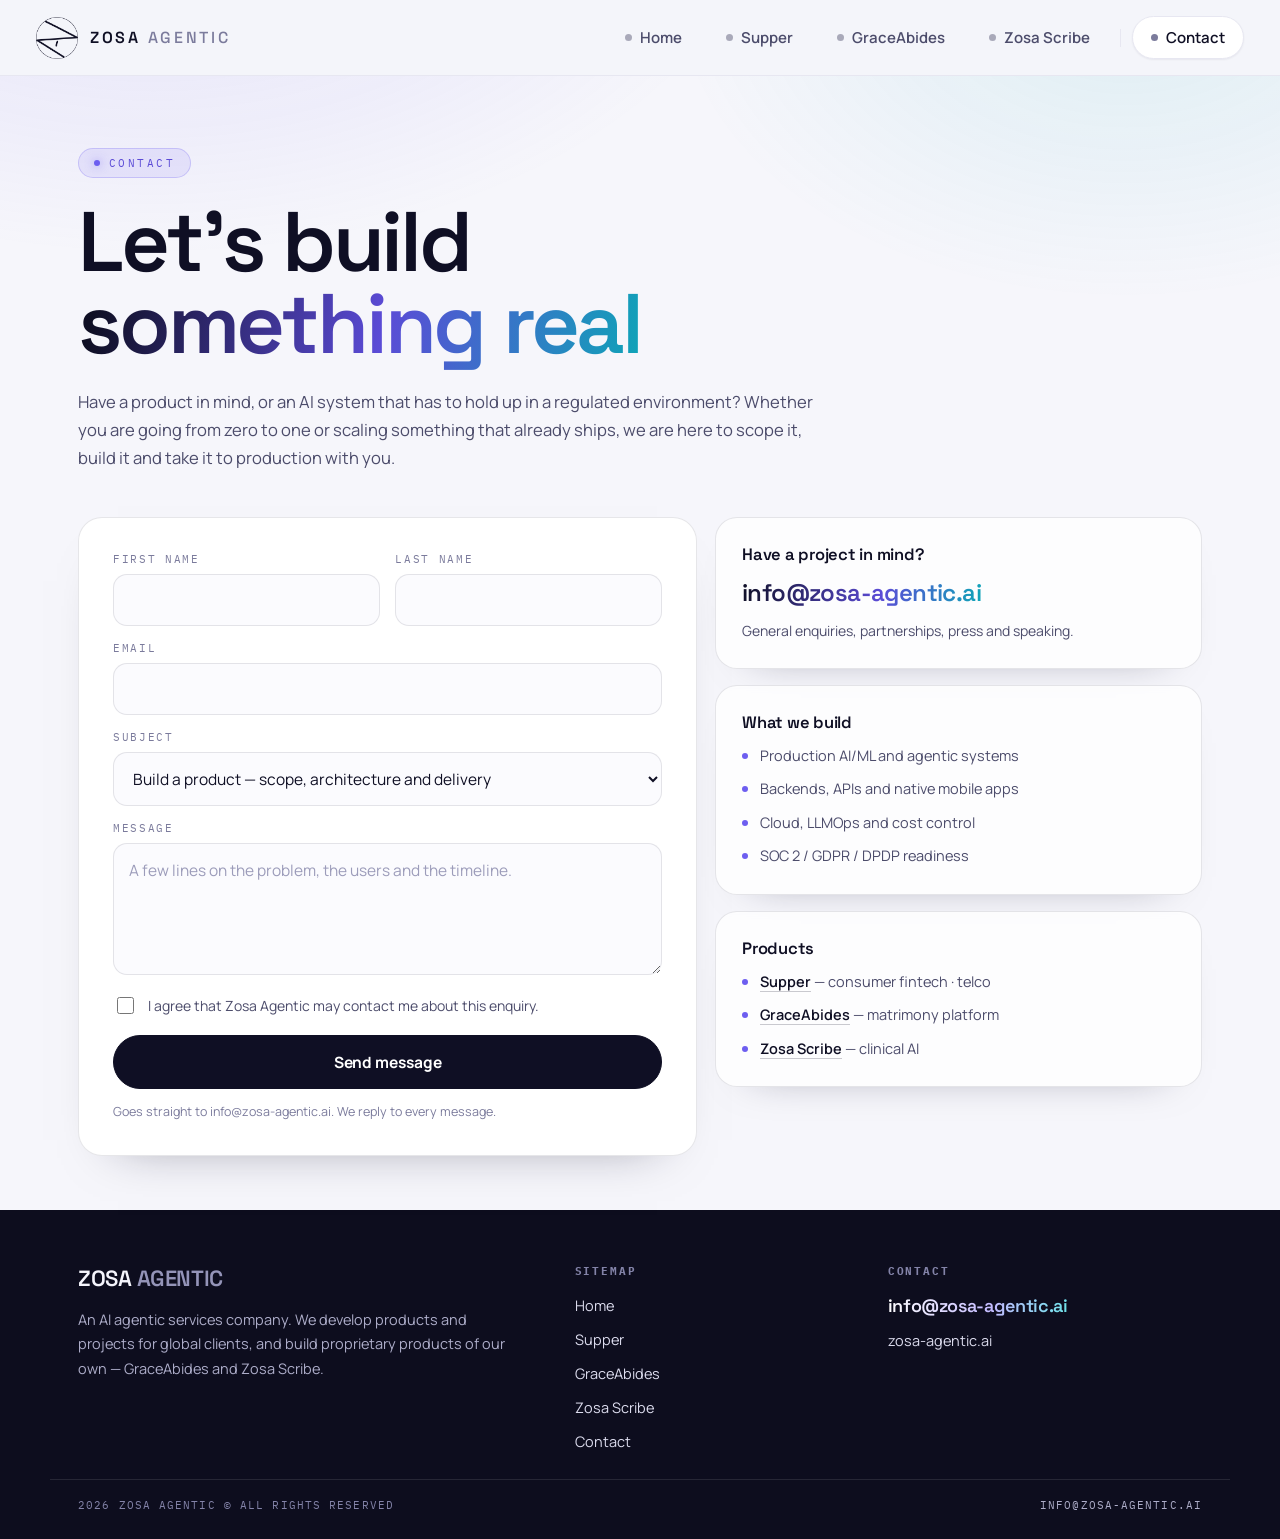
==== commit 3d998bdf: "Drop healthcare as the company's stated domain Zosa is an AI agentic services company building produ" ====
--- a/contact/index.html
+++ b/contact/index.html
@@ -57,7 +57,7 @@
 <link rel="preconnect" href="https://fonts.googleapis.com">
 <link rel="preconnect" href="https://fonts.gstatic.com" crossorigin>
 <link href="https://fonts.googleapis.com/css2?family=Space+Grotesk:wght@400;500;600;700&family=Manrope:wght@400;500;600;700;800&family=IBM+Plex+Mono:wght@400;500&display=swap" rel="stylesheet">
-<link rel="stylesheet" href="../styles.css?v=20260916p">
+<link rel="stylesheet" href="../styles.css?v=20260918l">
 </head>
 <body class="doc">
 
@@ -132,8 +132,8 @@
         <label class="d-field"><span>Subject</span>
           <select name="subject">
             <option>Build a product &mdash; scope, architecture and delivery</option>
-            <option>Partner with us &mdash; healthcare and life-sciences AI</option>
-            <option>Clinical AI &mdash; Zosa Scribe pilots and deployments</option>
+            <option>Partner with us &mdash; agentic AI products and platforms</option>
+            <option>Zosa Scribe &mdash; pilots and deployments</option>
             <option>Security &amp; compliance review</option>
             <option>Careers &mdash; join the engineering team</option>
             <option>Media &amp; speaking</option>
@@ -169,7 +169,7 @@
             <li>Production AI/ML and agentic systems</li>
             <li>Backends, APIs and native mobile apps</li>
             <li>Cloud, LLMOps and cost control</li>
-            <li>HIPAA / FHIR / DPDP / SOC 2 readiness</li>
+            <li>SOC 2 / GDPR / DPDP readiness</li>
           </ul>
         </div>
 
@@ -225,6 +225,6 @@
 
 </main>
 
-<script src="../app.js?v=20260916p"></script>
+<script src="../app.js?v=20260918l"></script>
 </body>
 </html>
--- a/styles.css
+++ b/styles.css
@@ -46,6 +46,20 @@
   backdrop-filter:blur(12px);
   border-bottom:1px solid var(--line);
 }
+/* The header, lifted in front of the curtain while the digits converge on the
+   mark. Its background and border go so the canvas reads straight through and
+   the digits pass behind the logo rather than under an opaque bar; it is inert
+   until the curtain has gone, so nothing can be clicked mid-animation. */
+.intro-handoff .topbar{
+  z-index:260;
+  background:transparent;
+  backdrop-filter:none;
+  border-bottom-color:transparent;
+  pointer-events:none;
+  animation:headerIn .85s cubic-bezier(.2,.7,.2,1) both;
+}
+@keyframes headerIn{from{opacity:0} to{opacity:1}}
+
 .brand{display:flex; align-items:center; gap:12px; text-decoration:none; color:inherit}
 .brand .mark{
   width:42px;height:42px;
@@ -65,6 +79,15 @@
 .brand .mark img{animation:markSpinIn 1.25s cubic-bezier(.18,.78,.2,1) both}
 .brand .mark img.spun{animation:none; transition:transform 1s cubic-bezier(.3,.72,.2,1)}
 .brand:hover .mark img.spun{transform:rotate(360deg)}
+/* The curtain's digits arrive here and the mark takes the impact. This has to
+   sit after .spun, which by then has set animation:none at the same weight. */
+@keyframes markLand{
+  0%  {transform:rotate(-150deg) scale(.68)}
+  55% {transform:rotate(12deg)   scale(1.14)}
+  100%{transform:rotate(0)       scale(1)}
+}
+.brand .mark img.lands,
+.brand .mark img.spun.lands{animation:markLand .95s cubic-bezier(.2,.75,.2,1) both}
 .brand .wm{animation:wordmarkIn .75s .4s cubic-bezier(.2,.7,.2,1) both}
 @media (prefers-reduced-motion:reduce){
   .brand .mark img, .brand .wm{animation:none !important}
@@ -749,10 +772,10 @@
 
 .intro-ground{
   position:absolute; inset:0; background:#fbfbfb;
-  transition:opacity .6s cubic-bezier(.4,0,.5,1);
-}
-
-/* the canvas is the whole screen: the rain and the rings need the width */
+  transition:opacity .9s cubic-bezier(.4,0,.5,1);
+}
+
+/* the canvas is the whole screen: the rings span its full width */
 .intro-art{
   position:absolute; inset:0;
   width:100%; height:100%;
@@ -771,7 +794,10 @@
 /* ---------- the dismissal ---------- */
 .intro.is-out{cursor:default}
 .intro.is-out .intro-hint{opacity:0; transition:opacity .35s ease}
-.intro.is-out .intro-ground{opacity:0; transition-delay:6.05s}
+/* The body of the page waits until the digits have landed. Only the header is
+   brought forward early, by .intro-handoff below, so the mark is there to be
+   flown into without the copy being buried under full-width rings. */
+.intro.is-out .intro-ground{opacity:0; transition-delay:4.2s; transition-duration:.8s}
 .intro.is-gone{opacity:0; pointer-events:none; transition:opacity .3s ease}
 
 .intro.is-rushed .intro-art{opacity:0; transition:opacity .35s ease}
